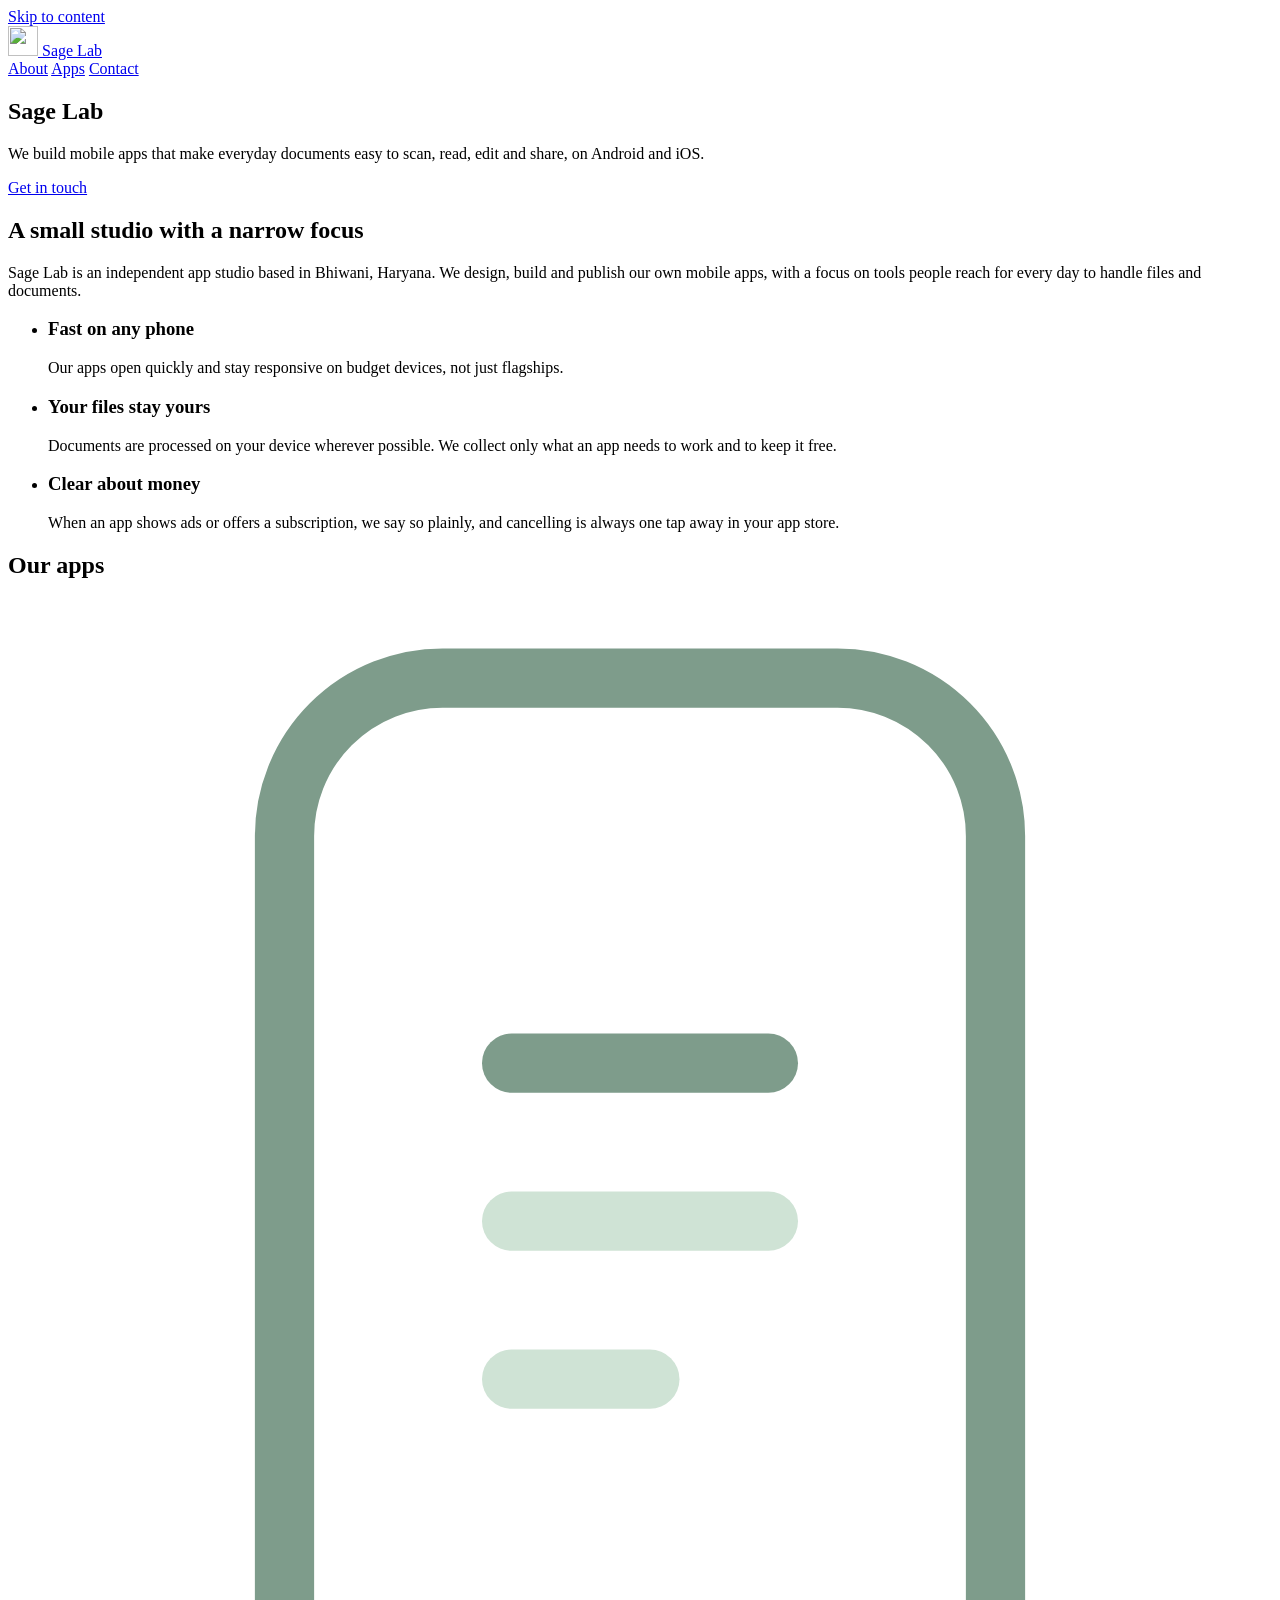
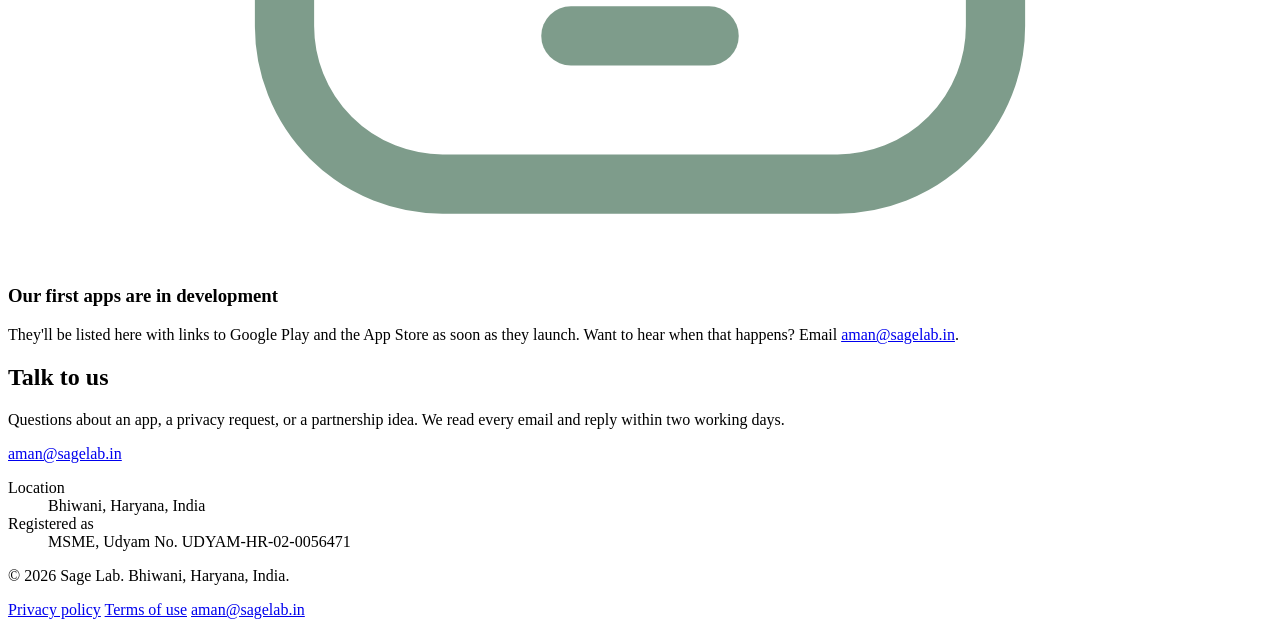
==== index.html @ 0a0b2f9f "Add Sage Lab static site: home, privacy policy, 404, CNAME and README Co-Authored-By: Claude Opus 5." ====
<!doctype html>
<html lang="en">
<head>
  <meta charset="utf-8">
  <meta name="viewport" content="width=device-width, initial-scale=1">
  <title>Sage Lab | Mobile apps for everyday documents</title>
  <meta name="description" content="Sage Lab is an independent mobile app studio in Bhiwani, Haryana, India, building simple, reliable Android and iOS apps for working with documents.">
  <link rel="canonical" href="https://sagelab.in/">
  <link rel="icon" href="/assets/logo.svg" type="image/svg+xml">
  <meta property="og:title" content="Sage Lab">
  <meta property="og:description" content="Simple, reliable mobile apps for everyday documents.">
  <meta property="og:url" content="https://sagelab.in/">
  <meta property="og:type" content="website">
  <meta name="theme-color" content="#eef2ef">
  <link rel="preconnect" href="https://fonts.googleapis.com">
  <link rel="preconnect" href="https://fonts.gstatic.com" crossorigin>
  <link href="https://fonts.googleapis.com/css2?family=Bricolage+Grotesque:opsz,wght@12..96,600..800&family=Hanken+Grotesk:wght@400;600&display=swap" rel="stylesheet">
  <link rel="stylesheet" href="/assets/style.css">
  <script type="application/ld+json">
  {
    "@context": "https://schema.org",
    "@type": "Organization",
    "name": "Sage Lab",
    "url": "https://sagelab.in",
    "logo": "https://sagelab.in/assets/logo.svg",
    "email": "aman@sagelab.in",
    "address": {
      "@type": "PostalAddress",
      "addressLocality": "Bhiwani",
      "addressRegion": "Haryana",
      "addressCountry": "IN"
    }
  }
  </script>
</head>
<body>
  <a class="skip" href="#main">Skip to content</a>

  <header class="site-header">
    <div class="wrap">
      <a class="brand" href="/" aria-label="Sage Lab home">
        <img src="/assets/logo.svg" alt="" width="30" height="30">
        Sage Lab
      </a>
      <nav class="nav" aria-label="Main">
        <a href="#about" class="hide-sm">About</a>
        <a href="#apps">Apps</a>
        <a href="#contact">Contact</a>
      </nav>
    </div>
  </header>

  <main id="main">
    <section class="hero">
      <div class="wrap">
        <div>
          <h1>Sage Lab</h1>
          <p>We build mobile apps that make everyday documents easy to scan, read, edit and share, on Android and iOS.</p>
          <a class="button" href="#contact">Get in touch</a>
        </div>
        <div class="stack" aria-hidden="true">
          <div class="sheet back"></div>
          <div class="sheet middle"></div>
          <div class="sheet front">
            <span class="fold"></span>
            <div class="bar title"></div>
            <div class="bar"></div>
            <div class="bar mid"></div>
            <div class="bar"></div>
            <div class="bar short"></div>
            <div class="bar mid"></div>
            <div class="bar"></div>
          </div>
        </div>
      </div>
    </section>

    <section class="section paper" id="about">
      <div class="wrap split">
        <div>
          <h2>A small studio with a narrow focus</h2>
          <p class="lede">Sage Lab is an independent app studio based in Bhiwani, Haryana. We design, build and publish our own mobile apps, with a focus on tools people reach for every day to handle files and documents.</p>
        </div>
        <ul class="principles">
          <li>
            <h3>Fast on any phone</h3>
            <p>Our apps open quickly and stay responsive on budget devices, not just flagships.</p>
          </li>
          <li>
            <h3>Your files stay yours</h3>
            <p>Documents are processed on your device wherever possible. We collect only what an app needs to work and to keep it free.</p>
          </li>
          <li>
            <h3>Clear about money</h3>
            <p>When an app shows ads or offers a subscription, we say so plainly, and cancelling is always one tap away in your app store.</p>
          </li>
        </ul>
      </div>
    </section>

    <section class="section" id="apps">
      <div class="wrap">
        <h2>Our apps</h2>
        <div class="empty">
          <svg viewBox="0 0 64 64" aria-hidden="true"><rect x="14" y="4" width="36" height="56" rx="8" fill="none" stroke="#7e9c8b" stroke-width="3"/><rect x="24" y="22" width="16" height="3" rx="1.5" fill="#7e9c8b"/><rect x="24" y="30" width="16" height="3" rx="1.5" fill="#cfe3d5"/><rect x="24" y="38" width="10" height="3" rx="1.5" fill="#cfe3d5"/><rect x="27" y="51" width="10" height="3" rx="1.5" fill="#7e9c8b"/></svg>
          <div>
            <h3>Our first apps are in development</h3>
            <p>They'll be listed here with links to Google Play and the App Store as soon as they launch. Want to hear when that happens? Email <a href="mailto:aman@sagelab.in">aman@sagelab.in</a>.</p>
          </div>
        </div>
      </div>
    </section>

    <section class="section" id="contact">
      <div class="wrap">
        <div class="contact">
          <div>
            <h2>Talk to us</h2>
            <p>Questions about an app, a privacy request, or a partnership idea. We read every email and reply within two working days.</p>
          </div>
          <div>
            <a class="email" href="mailto:aman@sagelab.in">aman@sagelab.in</a>
            <dl>
              <div><dt>Location</dt><dd>Bhiwani, Haryana, India</dd></div>
              <div><dt>Registered as</dt><dd>MSME, Udyam No. UDYAM-HR-02-0056471</dd></div>
            </dl>
          </div>
        </div>
      </div>
    </section>
  </main>

  <footer class="site-footer">
    <div class="wrap">
      <p>&copy; 2026 Sage Lab. Bhiwani, Haryana, India.</p>
      <nav aria-label="Legal">
        <a href="/privacy.html">Privacy policy</a>
        <a href="/terms.html">Terms of use</a>
        <a href="mailto:aman@sagelab.in">aman@sagelab.in</a>
      </nav>
    </div>
  </footer>
</body>
</html>
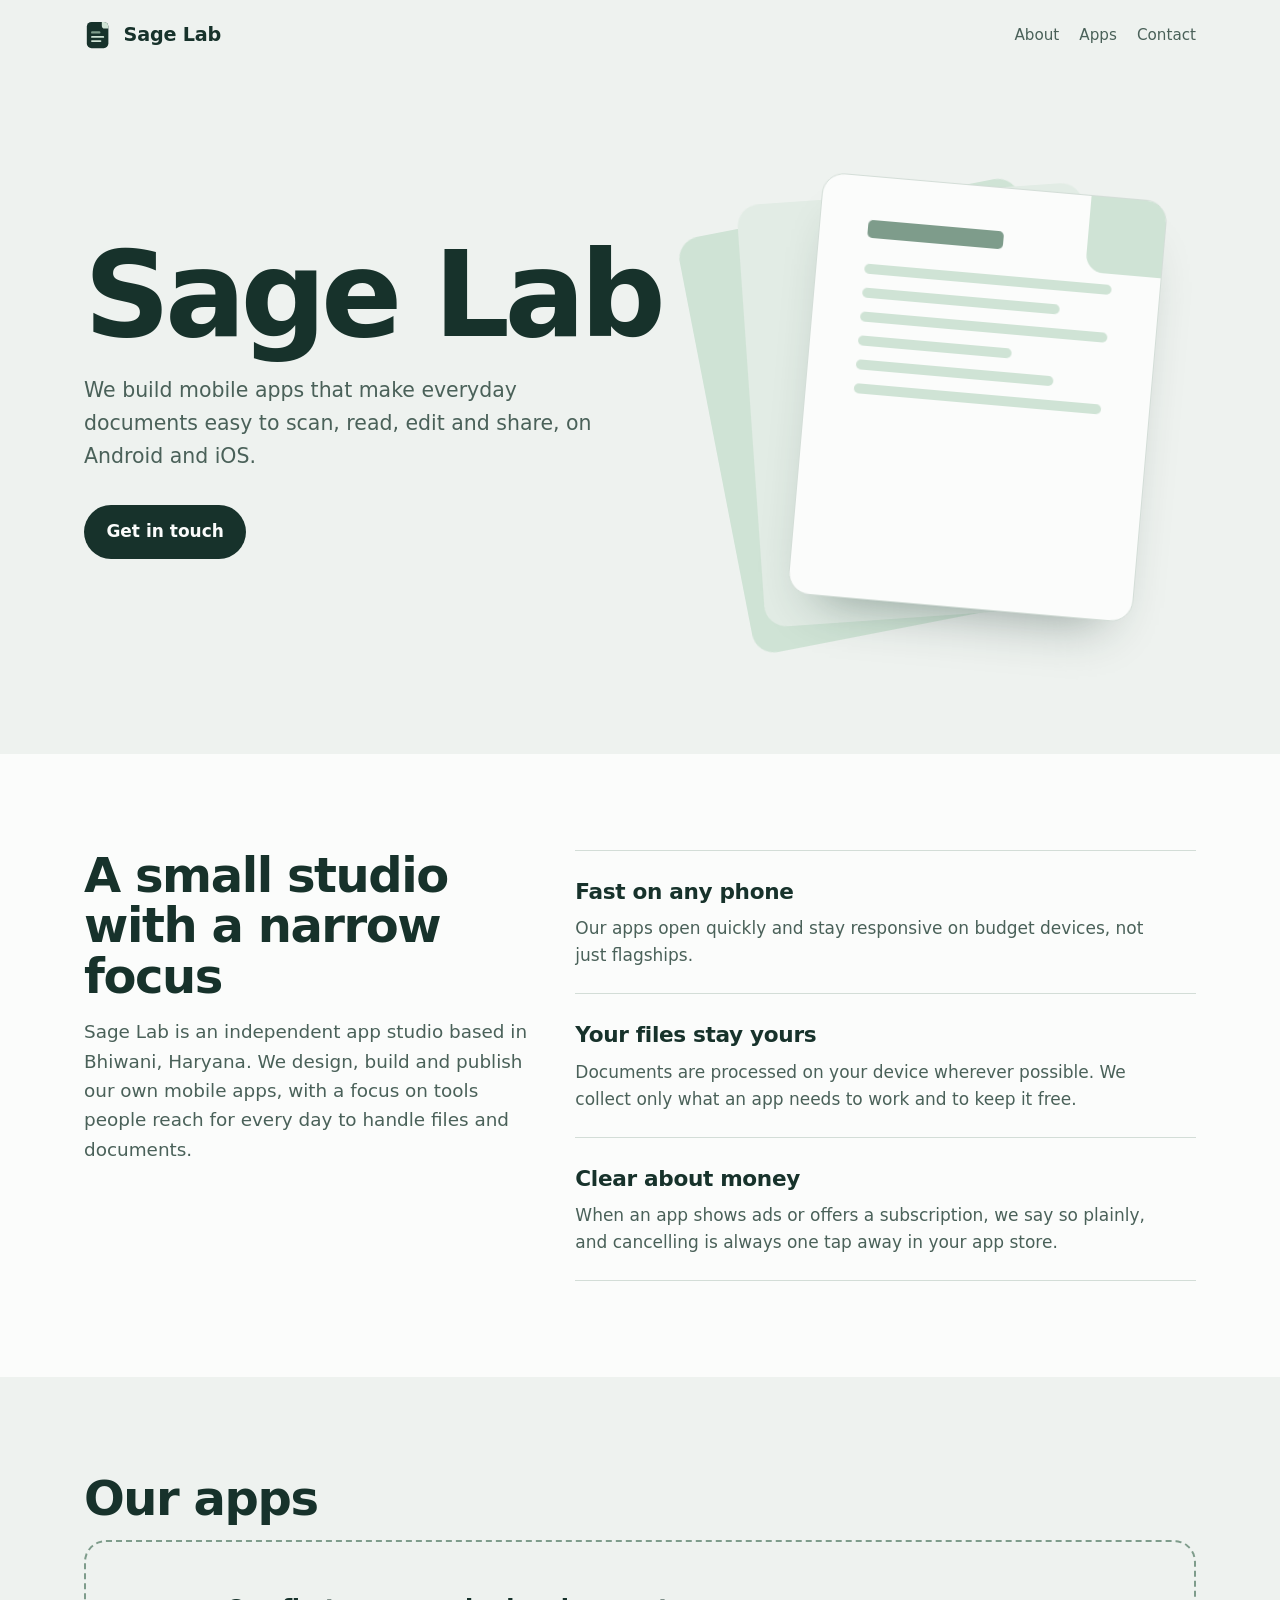
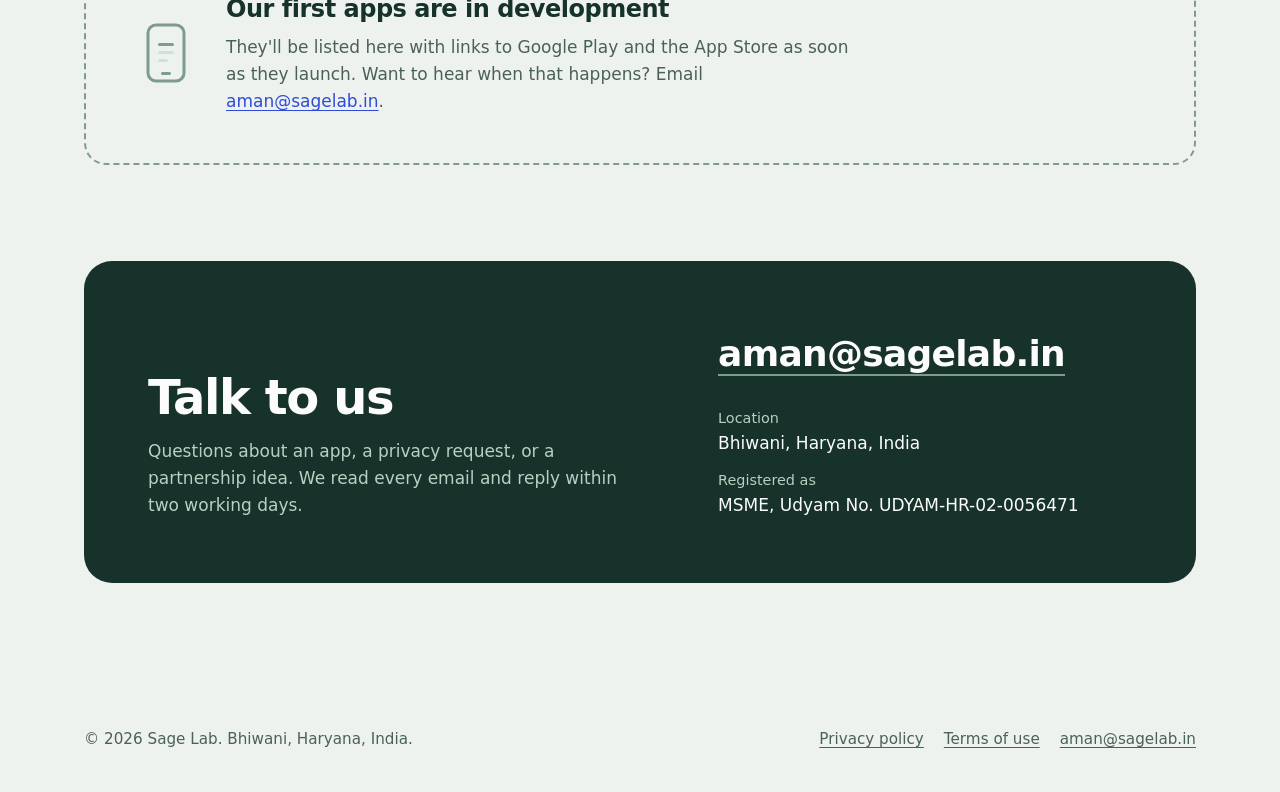
==== commit 9b16fc25: "Use relative links so the site works under a subpath Root-absolute paths like /assets/style.css brok" ====
--- a/index.html
+++ b/index.html
@@ -6,7 +6,7 @@
   <title>Sage Lab | Mobile apps for everyday documents</title>
   <meta name="description" content="Sage Lab is an independent mobile app studio in Bhiwani, Haryana, India, building simple, reliable Android and iOS apps for working with documents.">
   <link rel="canonical" href="https://sagelab.in/">
-  <link rel="icon" href="/assets/logo.svg" type="image/svg+xml">
+  <link rel="icon" href="assets/logo.svg" type="image/svg+xml">
   <meta property="og:title" content="Sage Lab">
   <meta property="og:description" content="Simple, reliable mobile apps for everyday documents.">
   <meta property="og:url" content="https://sagelab.in/">
@@ -15,7 +15,7 @@
   <link rel="preconnect" href="https://fonts.googleapis.com">
   <link rel="preconnect" href="https://fonts.gstatic.com" crossorigin>
   <link href="https://fonts.googleapis.com/css2?family=Bricolage+Grotesque:opsz,wght@12..96,600..800&family=Hanken+Grotesk:wght@400;600&display=swap" rel="stylesheet">
-  <link rel="stylesheet" href="/assets/style.css">
+  <link rel="stylesheet" href="assets/style.css">
   <script type="application/ld+json">
   {
     "@context": "https://schema.org",
@@ -38,8 +38,8 @@
 
   <header class="site-header">
     <div class="wrap">
-      <a class="brand" href="/" aria-label="Sage Lab home">
-        <img src="/assets/logo.svg" alt="" width="30" height="30">
+      <a class="brand" href="./" aria-label="Sage Lab home">
+        <img src="assets/logo.svg" alt="" width="30" height="30">
         Sage Lab
       </a>
       <nav class="nav" aria-label="Main">
@@ -134,8 +134,8 @@
     <div class="wrap">
       <p>&copy; 2026 Sage Lab. Bhiwani, Haryana, India.</p>
       <nav aria-label="Legal">
-        <a href="/privacy.html">Privacy policy</a>
-        <a href="/terms.html">Terms of use</a>
+        <a href="privacy.html">Privacy policy</a>
+        <a href="terms.html">Terms of use</a>
         <a href="mailto:aman@sagelab.in">aman@sagelab.in</a>
       </nav>
     </div>
--- a/assets/style.css
+++ b/assets/style.css
@@ -0,0 +1,295 @@
+:root {
+  --mist: #eef2ef;
+  --paper: #fbfcfb;
+  --ink: #17322b;
+  --ink-soft: #4a6159;
+  --sage: #7e9c8b;
+  --leaf: #cfe3d5;
+  --cobalt: #2f4bd8;
+  --line: #d3ddd7;
+  --display: "Bricolage Grotesque", system-ui, sans-serif;
+  --body: "Hanken Grotesk", system-ui, sans-serif;
+  --wrap: 72rem;
+}
+
+*,
+*::before,
+*::after { box-sizing: border-box; }
+
+html { -webkit-text-size-adjust: 100%; }
+
+body {
+  margin: 0;
+  background: var(--mist);
+  color: var(--ink);
+  font-family: var(--body);
+  font-size: 1.0625rem;
+  line-height: 1.6;
+  -webkit-font-smoothing: antialiased;
+}
+
+img, svg { display: block; max-width: 100%; }
+
+a { color: var(--cobalt); text-underline-offset: 0.18em; }
+a:hover { text-decoration-thickness: 2px; }
+
+:focus-visible {
+  outline: 3px solid var(--cobalt);
+  outline-offset: 3px;
+  border-radius: 4px;
+}
+
+.wrap {
+  width: 100%;
+  max-width: var(--wrap);
+  margin: 0 auto;
+  padding: 0 1.25rem;
+}
+
+.skip {
+  position: absolute;
+  left: -999px;
+  top: 0.5rem;
+  background: var(--ink);
+  color: var(--paper);
+  padding: 0.5rem 1rem;
+  border-radius: 6px;
+  z-index: 10;
+}
+.skip:focus { left: 0.5rem; }
+
+/* Header */
+.site-header .wrap {
+  display: flex;
+  align-items: center;
+  justify-content: space-between;
+  gap: 1rem;
+  padding-top: 1.25rem;
+  padding-bottom: 1.25rem;
+}
+
+.brand {
+  display: flex;
+  align-items: center;
+  gap: 0.6rem;
+  color: var(--ink);
+  text-decoration: none;
+  font-family: var(--display);
+  font-weight: 700;
+  font-size: 1.2rem;
+  letter-spacing: -0.01em;
+}
+.brand svg { width: 30px; height: 30px; }
+
+.nav {
+  display: flex;
+  gap: 1.25rem;
+  font-size: 0.95rem;
+}
+.nav a { color: var(--ink-soft); text-decoration: none; }
+.nav a:hover, .nav a[aria-current="page"] { color: var(--ink); text-decoration: underline; }
+
+/* Hero */
+.hero .wrap {
+  display: grid;
+  grid-template-columns: minmax(0, 1.15fr) minmax(0, 1fr);
+  align-items: center;
+  gap: 2rem;
+  padding-top: clamp(2rem, 6vw, 5rem);
+  padding-bottom: clamp(3rem, 8vw, 6.5rem);
+}
+
+.hero h1 {
+  font-family: var(--display);
+  font-weight: 800;
+  font-size: clamp(3.25rem, 9.5vw, 7.5rem);
+  line-height: 0.92;
+  letter-spacing: -0.045em;
+  margin: 0 0 1.5rem;
+}
+
+.hero p {
+  font-size: clamp(1.125rem, 1.6vw, 1.3rem);
+  color: var(--ink-soft);
+  max-width: 32rem;
+  margin: 0 0 2rem;
+}
+
+.button {
+  display: inline-block;
+  background: var(--ink);
+  color: var(--paper);
+  font-weight: 600;
+  text-decoration: none;
+  padding: 0.85rem 1.4rem;
+  border-radius: 999px;
+}
+.button:hover { background: #0f241f; text-decoration: none; }
+
+/* Document stack illustration */
+.stack { position: relative; aspect-ratio: 1 / 1.05; max-width: 30rem; width: 100%; justify-self: center; }
+.sheet {
+  position: absolute;
+  inset: 8% 14%;
+  border-radius: 22px;
+  background: var(--paper);
+  border: 1.5px solid var(--line);
+  padding: 9% 10%;
+  transform-origin: 50% 100%;
+}
+.sheet .bar { height: 10px; border-radius: 5px; background: var(--leaf); margin-bottom: 14px; }
+.sheet .bar.title { height: 18px; width: 55%; background: var(--sage); margin-bottom: 26px; }
+.sheet .bar.short { width: 62%; }
+.sheet .bar.mid { width: 80%; }
+.sheet .fold {
+  position: absolute; right: 0; top: 0;
+  width: 22%; aspect-ratio: 1;
+  background: var(--leaf);
+  border-bottom-left-radius: 18px;
+  border-top-right-radius: 20px;
+}
+.sheet.back { background: var(--leaf); border-color: transparent; transform: rotate(-11deg) translate(-6%, 2%); }
+.sheet.middle { background: #e2ece5; border-color: transparent; transform: rotate(-4deg) translate(-2%, 1%); }
+.sheet.front { transform: rotate(5deg) translate(4%, -1%); box-shadow: 0 30px 50px -30px rgba(23, 50, 43, 0.45); }
+
+@media (prefers-reduced-motion: no-preference) {
+  .sheet.back { animation: fan-back 900ms cubic-bezier(.2,.8,.2,1) both; }
+  .sheet.middle { animation: fan-mid 900ms cubic-bezier(.2,.8,.2,1) both; }
+  .sheet.front { animation: fan-front 900ms cubic-bezier(.2,.8,.2,1) both; }
+  @keyframes fan-back { from { transform: none; } }
+  @keyframes fan-mid { from { transform: none; } }
+  @keyframes fan-front { from { transform: none; } }
+}
+
+/* Sections */
+.section { padding: clamp(3.5rem, 8vw, 6rem) 0; }
+.section.paper { background: var(--paper); }
+
+.section h2 {
+  font-family: var(--display);
+  font-weight: 700;
+  font-size: clamp(2rem, 4.5vw, 3rem);
+  line-height: 1.05;
+  letter-spacing: -0.03em;
+  margin: 0 0 1rem;
+  max-width: 20ch;
+}
+.section .lede { color: var(--ink-soft); max-width: 38rem; margin: 0 0 2.5rem; font-size: 1.15rem; }
+
+.split {
+  display: grid;
+  grid-template-columns: minmax(0, 1fr) minmax(0, 1.4fr);
+  gap: 3rem;
+  align-items: start;
+}
+
+.principles { list-style: none; margin: 0; padding: 0; }
+.principles li {
+  padding: 1.5rem 0;
+  border-top: 1.5px solid var(--line);
+}
+.principles li:last-child { border-bottom: 1.5px solid var(--line); }
+.principles h3 {
+  font-family: var(--display);
+  font-size: 1.35rem;
+  font-weight: 700;
+  letter-spacing: -0.015em;
+  margin: 0 0 0.35rem;
+}
+.principles p { margin: 0; color: var(--ink-soft); max-width: 36rem; }
+
+.empty {
+  border: 2px dashed var(--sage);
+  border-radius: 22px;
+  padding: clamp(1.75rem, 5vw, 3rem);
+  display: grid;
+  grid-template-columns: auto minmax(0, 1fr);
+  gap: 1.75rem;
+  align-items: center;
+}
+.empty svg { width: 64px; height: 64px; }
+.empty h3 { font-family: var(--display); font-size: 1.5rem; letter-spacing: -0.02em; margin: 0 0 0.35rem; }
+.empty p { margin: 0; color: var(--ink-soft); max-width: 40rem; }
+
+.contact {
+  background: var(--ink);
+  color: var(--paper);
+  border-radius: 28px;
+  padding: clamp(2rem, 6vw, 4rem);
+  display: grid;
+  grid-template-columns: minmax(0, 1.3fr) minmax(0, 1fr);
+  gap: 2rem;
+  align-items: end;
+}
+.contact h2 { color: var(--paper); }
+.contact p { color: #b9cfc2; margin: 0; max-width: 30rem; }
+.contact .email {
+  font-family: var(--display);
+  font-weight: 700;
+  font-size: clamp(1.4rem, 3.4vw, 2.25rem);
+  letter-spacing: -0.02em;
+  color: var(--paper);
+  text-decoration: none;
+  border-bottom: 2px solid var(--sage);
+  overflow-wrap: anywhere;
+}
+.contact .email:hover { border-bottom-color: var(--leaf); }
+.contact dl { margin: 1.5rem 0 0; display: grid; gap: 0.75rem; }
+.contact dt { color: #b9cfc2; font-size: 0.9rem; }
+.contact dd { margin: 0; }
+.contact :focus-visible { outline-color: var(--leaf); }
+
+/* Footer */
+.site-footer { padding: 3rem 0 2.5rem; font-size: 0.95rem; color: var(--ink-soft); }
+.site-footer .wrap {
+  display: flex;
+  flex-wrap: wrap;
+  justify-content: space-between;
+  gap: 1.5rem;
+}
+.site-footer p { margin: 0; }
+.site-footer nav { display: flex; gap: 1.25rem; flex-wrap: wrap; }
+.site-footer a { color: var(--ink-soft); }
+
+/* Legal pages */
+.legal { padding: clamp(2rem, 6vw, 4rem) 0 4rem; }
+.legal article {
+  background: var(--paper);
+  border-radius: 24px;
+  padding: clamp(1.5rem, 5vw, 3.5rem);
+  max-width: 48rem;
+}
+.legal h1 {
+  font-family: var(--display);
+  font-weight: 800;
+  font-size: clamp(2.25rem, 6vw, 3.5rem);
+  letter-spacing: -0.035em;
+  line-height: 1;
+  margin: 0 0 0.75rem;
+}
+.legal .updated { color: var(--ink-soft); margin: 0 0 2rem; }
+.legal h2 {
+  font-family: var(--display);
+  font-size: 1.4rem;
+  letter-spacing: -0.015em;
+  margin: 2.25rem 0 0.5rem;
+}
+.legal h3 { font-size: 1.05rem; margin: 1.5rem 0 0.35rem; }
+.legal p, .legal li { max-width: 68ch; }
+.legal table { width: 100%; border-collapse: collapse; margin: 1rem 0; font-size: 0.95rem; }
+.legal th, .legal td { text-align: left; padding: 0.6rem 0.75rem 0.6rem 0; border-bottom: 1px solid var(--line); vertical-align: top; }
+.legal th { font-weight: 600; }
+.table-scroll { overflow-x: auto; }
+
+@media (max-width: 820px) {
+  .hero .wrap, .split, .contact { grid-template-columns: minmax(0, 1fr); }
+  .stack { max-width: 22rem; order: -1; }
+  .empty { grid-template-columns: minmax(0, 1fr); }
+}
+
+@media (max-width: 480px) {
+  .nav { gap: 0.9rem; font-size: 0.9rem; }
+  .nav .hide-sm { display: none; }
+}
+
+#contact { padding-top: 0; }
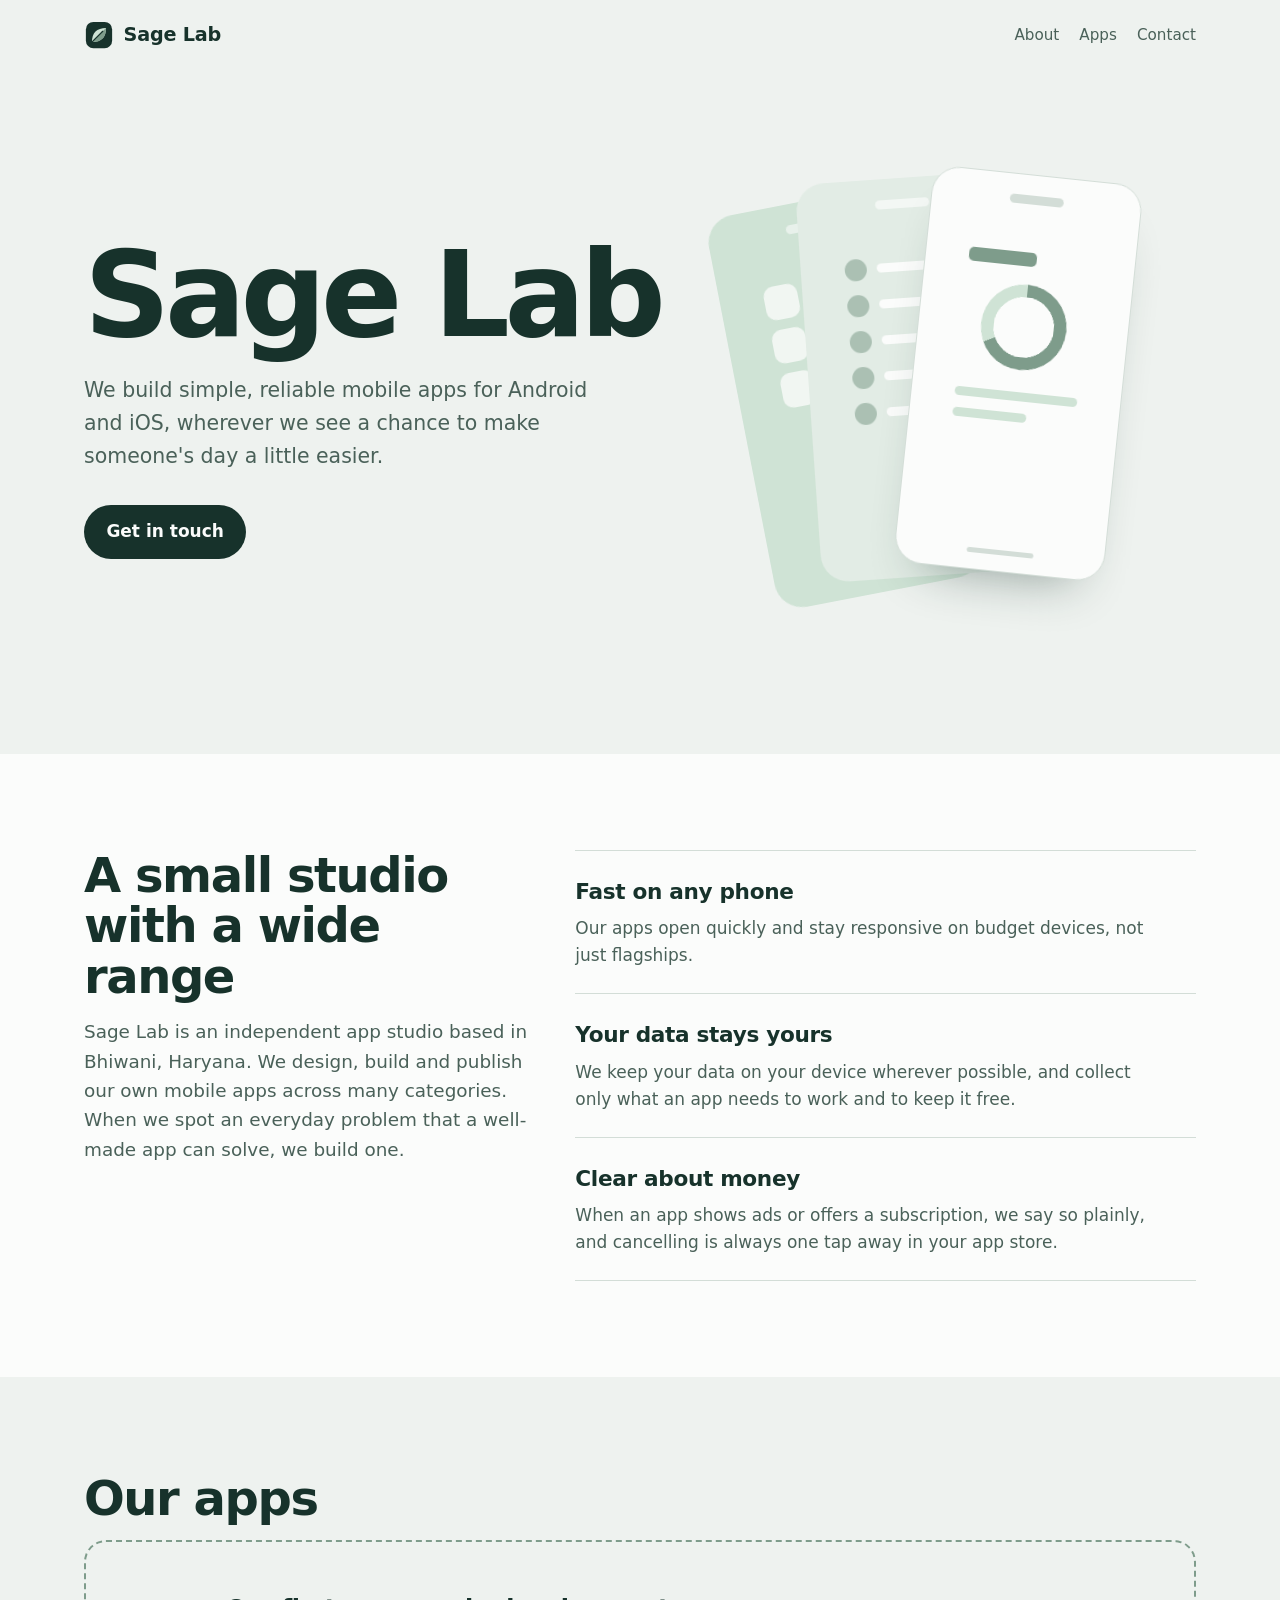
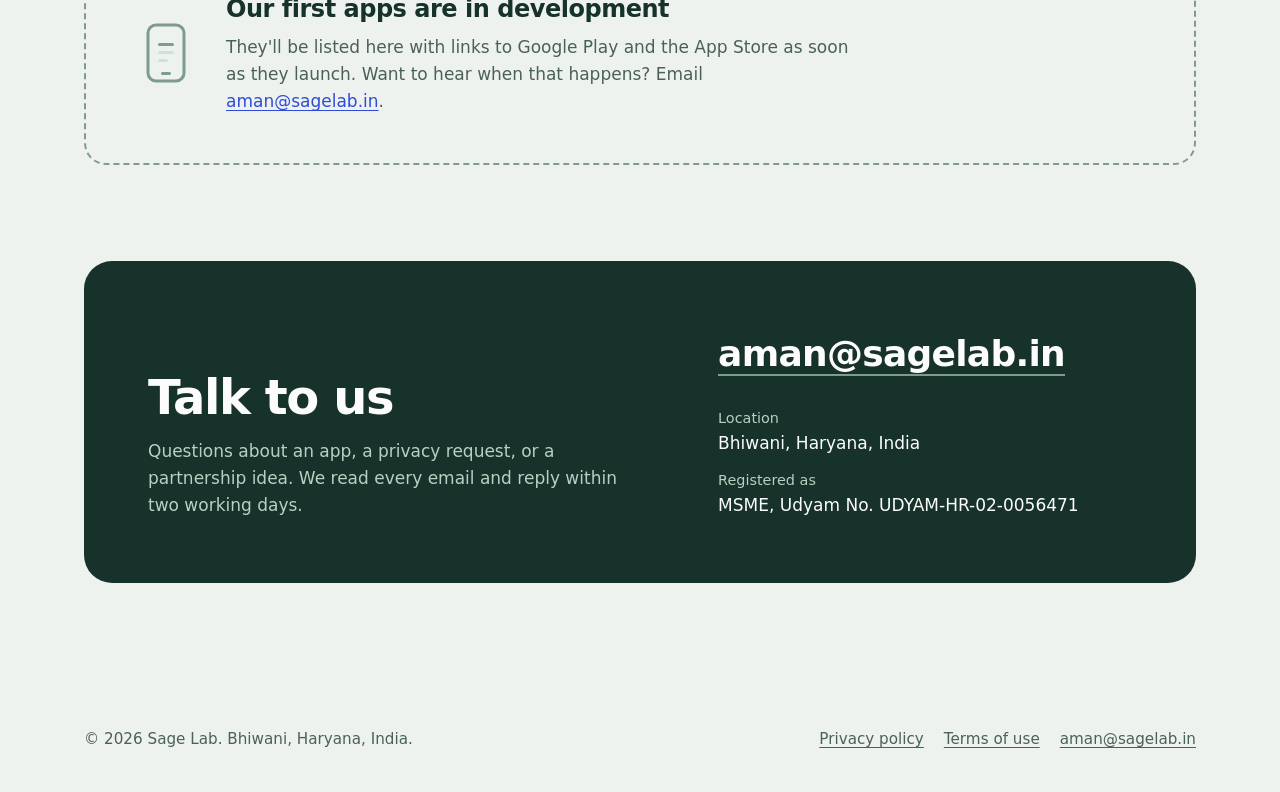
==== commit 0a056ff5: "Reposition Sage Lab as a general app studio Rewrite home page copy beyond document apps, replace the" ====
--- a/index.html
+++ b/index.html
@@ -3,12 +3,12 @@
 <head>
   <meta charset="utf-8">
   <meta name="viewport" content="width=device-width, initial-scale=1">
-  <title>Sage Lab | Mobile apps for everyday documents</title>
-  <meta name="description" content="Sage Lab is an independent mobile app studio in Bhiwani, Haryana, India, building simple, reliable Android and iOS apps for working with documents.">
+  <title>Sage Lab | Useful mobile apps for everyday life</title>
+  <meta name="description" content="Sage Lab is an independent mobile app studio in Bhiwani, Haryana, India, building simple, reliable Android and iOS apps that help people with everyday tasks.">
   <link rel="canonical" href="https://sagelab.in/">
   <link rel="icon" href="assets/logo.svg" type="image/svg+xml">
   <meta property="og:title" content="Sage Lab">
-  <meta property="og:description" content="Simple, reliable mobile apps for everyday documents.">
+  <meta property="og:description" content="Simple, reliable mobile apps that help with everyday tasks.">
   <meta property="og:url" content="https://sagelab.in/">
   <meta property="og:type" content="website">
   <meta name="theme-color" content="#eef2ef">
@@ -55,21 +55,30 @@
       <div class="wrap">
         <div>
           <h1>Sage Lab</h1>
-          <p>We build mobile apps that make everyday documents easy to scan, read, edit and share, on Android and iOS.</p>
+          <p>We build simple, reliable mobile apps for Android and iOS, wherever we see a chance to make someone's day a little easier.</p>
           <a class="button" href="#contact">Get in touch</a>
         </div>
         <div class="stack" aria-hidden="true">
-          <div class="sheet back"></div>
-          <div class="sheet middle"></div>
-          <div class="sheet front">
-            <span class="fold"></span>
+          <div class="phone back">
+            <div class="grid">
+              <span class="tile"></span><span class="tile"></span><span class="tile"></span>
+              <span class="tile"></span><span class="tile"></span><span class="tile"></span>
+              <span class="tile"></span><span class="tile"></span><span class="tile"></span>
+            </div>
+          </div>
+          <div class="phone middle">
+            <div class="row"><span class="dot"></span><span class="bar"></span></div>
+            <div class="row"><span class="dot"></span><span class="bar mid"></span></div>
+            <div class="row"><span class="dot"></span><span class="bar"></span></div>
+            <div class="row"><span class="dot"></span><span class="bar short"></span></div>
+            <div class="row"><span class="dot"></span><span class="bar mid"></span></div>
+          </div>
+          <div class="phone front">
             <div class="bar title"></div>
-            <div class="bar"></div>
-            <div class="bar mid"></div>
+            <div class="ring"></div>
             <div class="bar"></div>
             <div class="bar short"></div>
-            <div class="bar mid"></div>
-            <div class="bar"></div>
+            <span class="home"></span>
           </div>
         </div>
       </div>
@@ -78,8 +87,8 @@
     <section class="section paper" id="about">
       <div class="wrap split">
         <div>
-          <h2>A small studio with a narrow focus</h2>
-          <p class="lede">Sage Lab is an independent app studio based in Bhiwani, Haryana. We design, build and publish our own mobile apps, with a focus on tools people reach for every day to handle files and documents.</p>
+          <h2>A small studio with a wide range</h2>
+          <p class="lede">Sage Lab is an independent app studio based in Bhiwani, Haryana. We design, build and publish our own mobile apps across many categories. When we spot an everyday problem that a well-made app can solve, we build one.</p>
         </div>
         <ul class="principles">
           <li>
@@ -87,8 +96,8 @@
             <p>Our apps open quickly and stay responsive on budget devices, not just flagships.</p>
           </li>
           <li>
-            <h3>Your files stay yours</h3>
-            <p>Documents are processed on your device wherever possible. We collect only what an app needs to work and to keep it free.</p>
+            <h3>Your data stays yours</h3>
+            <p>We keep your data on your device wherever possible, and collect only what an app needs to work and to keep it free.</p>
           </li>
           <li>
             <h3>Clear about money</h3>
--- a/assets/style.css
+++ b/assets/style.css
@@ -79,7 +79,6 @@
   font-size: 1.2rem;
   letter-spacing: -0.01em;
 }
-.brand svg { width: 30px; height: 30px; }
 
 .nav {
   display: flex;
@@ -126,36 +125,66 @@
 }
 .button:hover { background: #0f241f; text-decoration: none; }
 
-/* Document stack illustration */
+/* Phone stack illustration */
 .stack { position: relative; aspect-ratio: 1 / 1.05; max-width: 30rem; width: 100%; justify-self: center; }
-.sheet {
+.phone {
   position: absolute;
-  inset: 8% 14%;
-  border-radius: 22px;
+  top: 5%;
+  left: 31%;
+  width: 44%;
+  aspect-ratio: 9 / 17;
+  border-radius: 28px;
   background: var(--paper);
   border: 1.5px solid var(--line);
-  padding: 9% 10%;
+  padding: 16% 9% 9%;
   transform-origin: 50% 100%;
 }
-.sheet .bar { height: 10px; border-radius: 5px; background: var(--leaf); margin-bottom: 14px; }
-.sheet .bar.title { height: 18px; width: 55%; background: var(--sage); margin-bottom: 26px; }
-.sheet .bar.short { width: 62%; }
-.sheet .bar.mid { width: 80%; }
-.sheet .fold {
-  position: absolute; right: 0; top: 0;
-  width: 22%; aspect-ratio: 1;
-  background: var(--leaf);
-  border-bottom-left-radius: 18px;
-  border-top-right-radius: 20px;
-}
-.sheet.back { background: var(--leaf); border-color: transparent; transform: rotate(-11deg) translate(-6%, 2%); }
-.sheet.middle { background: #e2ece5; border-color: transparent; transform: rotate(-4deg) translate(-2%, 1%); }
-.sheet.front { transform: rotate(5deg) translate(4%, -1%); box-shadow: 0 30px 50px -30px rgba(23, 50, 43, 0.45); }
+.phone::before {
+  content: "";
+  position: absolute; top: 5%; left: 50%;
+  width: 26%; height: 9px;
+  transform: translateX(-50%);
+  border-radius: 5px;
+  background: var(--line);
+}
+.phone .bar { height: 9px; border-radius: 5px; background: var(--leaf); margin-bottom: 12px; }
+.phone .bar.title { height: 14px; width: 55%; background: var(--sage); margin-bottom: 18px; }
+.phone .bar.short { width: 60%; }
+.phone .bar.mid { width: 80%; }
+.phone .grid { display: grid; grid-template-columns: repeat(3, 1fr); gap: 10px; }
+.phone .tile { aspect-ratio: 1; border-radius: 10px; background: var(--paper); opacity: 0.8; }
+.phone .row { display: flex; align-items: center; gap: 10px; margin-bottom: 14px; }
+.phone .row .bar { flex: 1; margin: 0; }
+.phone .row .bar.short { flex: 0 0 45%; }
+.phone .row .bar.mid { flex: 0 0 60%; }
+.phone .dot { flex: none; width: 22px; height: 22px; border-radius: 50%; background: var(--sage); opacity: 0.55; }
+.phone .ring {
+  width: 70%;
+  aspect-ratio: 1;
+  margin: 4px auto 22px;
+  border-radius: 50%;
+  background: conic-gradient(var(--sage) 0 68%, var(--leaf) 0);
+  -webkit-mask: radial-gradient(farthest-side, transparent 70%, #000 71%);
+  mask: radial-gradient(farthest-side, transparent 70%, #000 71%);
+}
+.phone .home {
+  position: absolute; bottom: 4%; left: 50%;
+  width: 32%; height: 5px;
+  transform: translateX(-50%);
+  border-radius: 3px;
+  background: var(--line);
+}
+.phone.back { background: var(--leaf); border-color: transparent; transform: translate(-36%, 5%) rotate(-11deg); }
+.phone.back::before { background: var(--paper); opacity: 0.6; }
+.phone.middle { background: #e2ece5; border-color: transparent; transform: translate(-15%, 1%) rotate(-4deg); }
+.phone.middle::before { background: var(--paper); opacity: 0.7; }
+.phone.middle .bar { background: var(--paper); }
+.phone.front { transform: translate(18%, 0) rotate(6deg); box-shadow: 0 30px 50px -30px rgba(23, 50, 43, 0.45); }
 
 @media (prefers-reduced-motion: no-preference) {
-  .sheet.back { animation: fan-back 900ms cubic-bezier(.2,.8,.2,1) both; }
-  .sheet.middle { animation: fan-mid 900ms cubic-bezier(.2,.8,.2,1) both; }
-  .sheet.front { animation: fan-front 900ms cubic-bezier(.2,.8,.2,1) both; }
+  .phone.back { animation: fan-back 900ms cubic-bezier(.2,.8,.2,1) both; }
+  .phone.middle { animation: fan-mid 900ms cubic-bezier(.2,.8,.2,1) both; }
+  .phone.front { animation: fan-front 900ms cubic-bezier(.2,.8,.2,1) both; }
   @keyframes fan-back { from { transform: none; } }
   @keyframes fan-mid { from { transform: none; } }
   @keyframes fan-front { from { transform: none; } }
